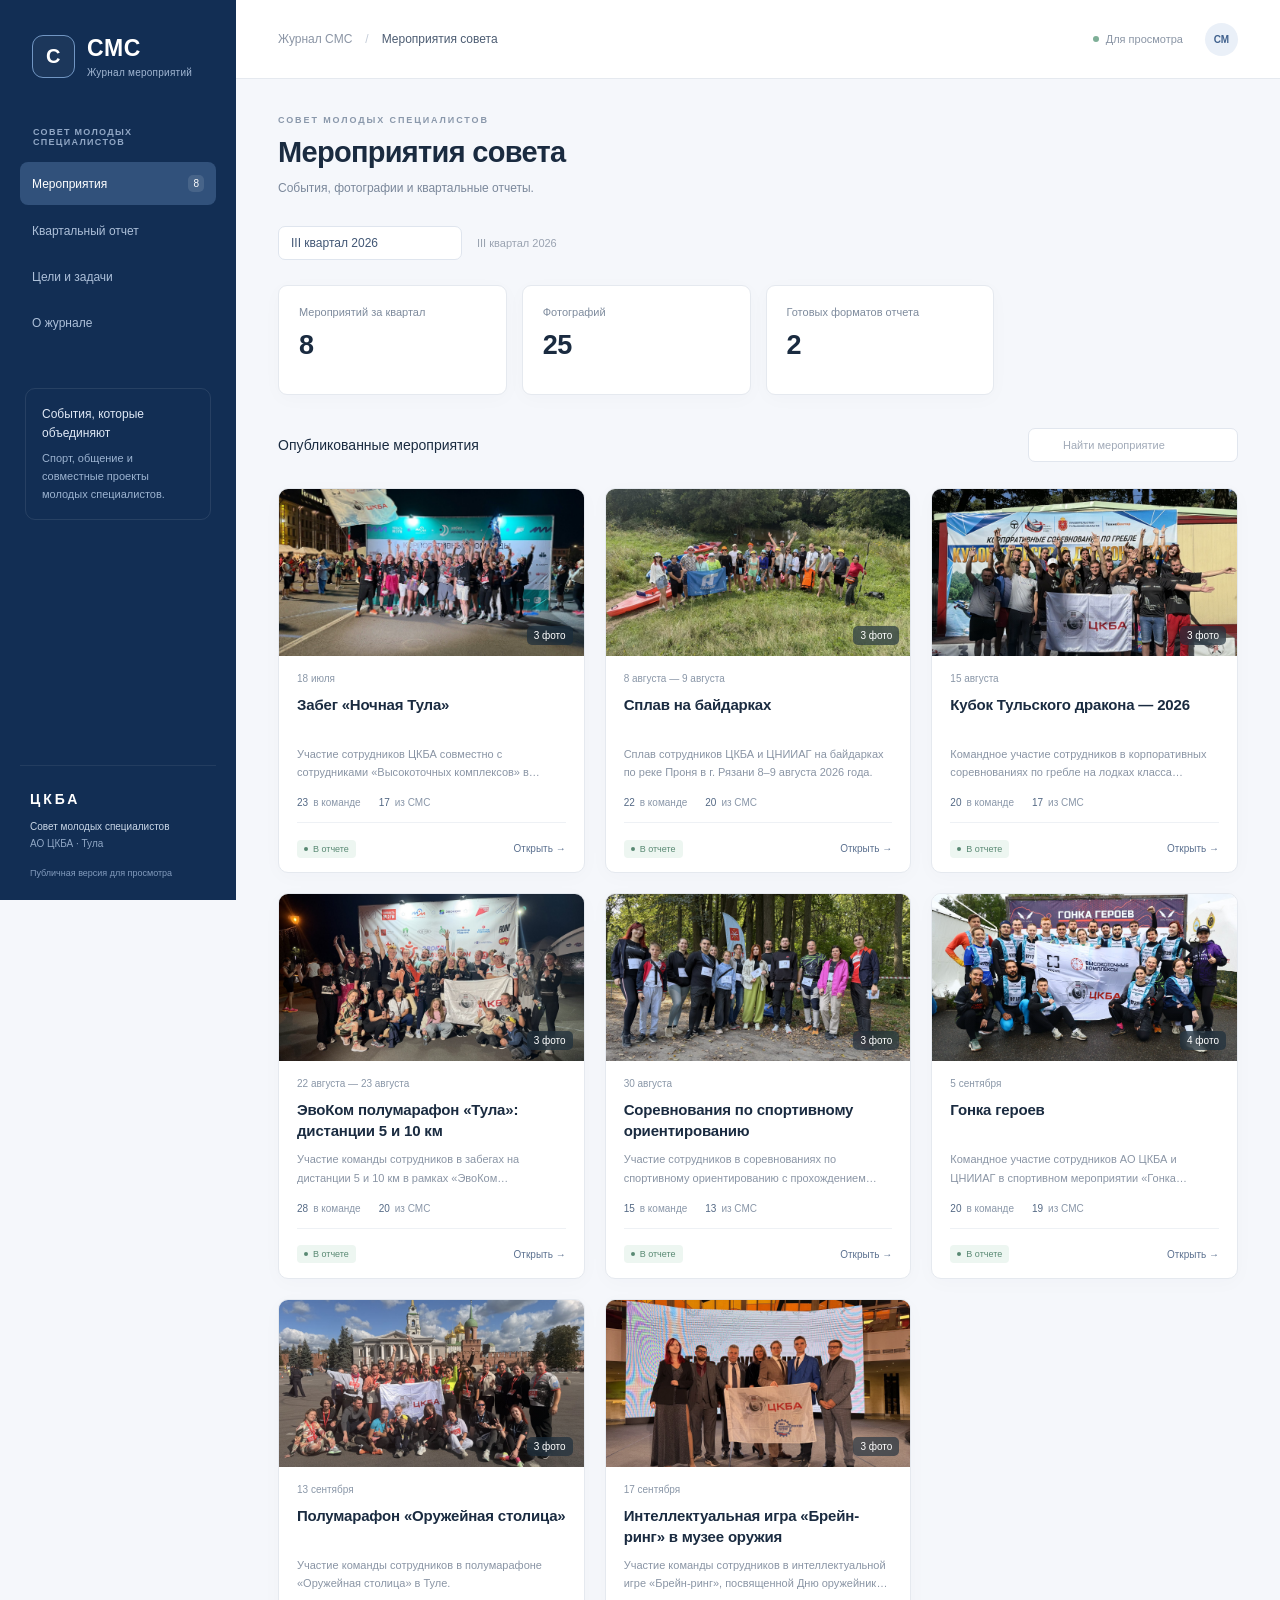
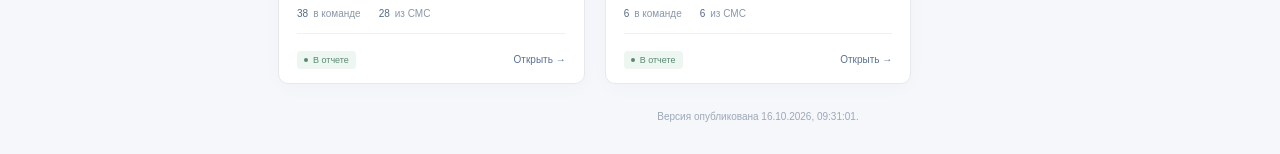
==== site/index.html @ 63ea4902 "Поддержать сайт при публикации Pages из main и исправить проверку путей Windows" ====
<!doctype html>
<html lang="ru">
<head>
  <meta charset="UTF-8">
  <meta name="viewport" content="width=device-width, initial-scale=1">
  <meta name="theme-color" content="#173e71">
  <meta name="description" content="Мероприятия и квартальные отчеты Совета молодых специалистов АО ЦКБА.">
  <title>СМС · Мероприятия и отчеты ЦКБА</title>
  <link rel="stylesheet" href="./style.css">
  <link rel="stylesheet" href="./public.css">
  <script src="./public.js" defer></script>
</head>
<body>
<div class="shell">
  <aside class="sidebar" id="sidebar">
    <a class="brand" href="./"><span class="brand-mark">С</span><span>СМС<span class="brand-sub">Журнал мероприятий</span></span></a>
    <div class="workspace-label">СОВЕТ МОЛОДЫХ СПЕЦИАЛИСТОВ</div>
    <nav class="navigation" aria-label="Основное меню">
      <button class="nav-item active" data-view="events">Мероприятия<span id="nav-count" class="nav-count">—</span></button>
      <button class="nav-item" data-view="report">Квартальный отчет</button>
      <button class="nav-item" data-view="plans">Цели и задачи</button>
      <button class="nav-item" data-view="help">О журнале</button>
    </nav>
    <div class="sidebar-note"><strong>События, которые объединяют</strong><p>Спорт, общение и совместные проекты молодых специалистов.</p></div>
    <div class="sidebar-bottom"><span class="company-symbol">ЦКБА</span><strong>Совет молодых специалистов</strong><span>АО ЦКБА · Тула</span><small>Публичная версия для просмотра</small></div>
  </aside>
  <div class="main-wrap">
    <header class="topbar"><button id="menu-toggle" class="icon-button mobile-only" aria-label="Открыть меню" aria-expanded="false">☰</button><div class="breadcrumb">Журнал СМС <span>/</span><strong id="breadcrumb-current">Мероприятия</strong></div><div class="topbar-right"><span class="connection"><i></i>Для просмотра</span><span class="avatar" aria-hidden="true">СМ</span></div></header>
    <main id="main">
      <div class="page-heading"><div><p class="eyebrow">СОВЕТ МОЛОДЫХ СПЕЦИАЛИСТОВ</p><h1 id="page-title">Мероприятия совета</h1><p id="page-subtitle">События, фотографии и квартальные отчеты.</p></div></div>
      <div class="quarter-bar"><label class="quarter-select"><select id="quarter-select" aria-label="Отчетный квартал"><option>Загрузка…</option></select></label><span id="period-label" class="period-label"></span></div>
      <div id="load-error" class="banner error" role="alert" hidden></div>
      <section id="events-view" class="view"><div class="stats" id="stats"></div><div class="list-toolbar"><p>Опубликованные мероприятия</p><label class="search"><input id="search" type="search" placeholder="Найти мероприятие" aria-label="Поиск мероприятия"></label></div><div id="event-grid" class="event-grid" aria-live="polite"></div></section>
      <section id="report-view" class="view" hidden></section>
      <section id="plans-view" class="view" hidden></section>
      <section id="help-view" class="view" hidden></section>
      <div class="journal-footer" id="publication-note"></div>
    </main>
  </div>
</div>
<dialog id="event-dialog" aria-labelledby="event-title"><div id="event-detail"></div></dialog>
</body>
</html>
---- site/style.css ----
:root{--navy:#173e71;--navy-dark:#122e54;--ink:#1a2b40;--muted:#7a8595;--line:#e5e9ef;--surface:#fff;--bg:#f5f7fb;--blue-soft:#edf3fc;--red:#b64e45;--green:#2b7961;--shadow:0 4px 20px #19365806;font-family:Arial,"Helvetica Neue",sans-serif;color:var(--ink);font-synthesis:none}
*{box-sizing:border-box}body{margin:0;background:var(--bg);font-size:14px}button,input,select,textarea{font:inherit}button,a,input,select,textarea{-webkit-tap-highlight-color:transparent}button{cursor:pointer}button:disabled{cursor:wait;opacity:.65}a{color:inherit}svg{display:block;width:20px;height:20px;flex-shrink:0}button svg{pointer-events:none}[hidden]{display:none!important}button:focus-visible,a:focus-visible{outline:3px solid #8ab3ef;outline-offset:3px}input:focus,textarea:focus,select:focus{outline:2px solid #b5ccef;outline-offset:0;border-color:#6c96d0!important}.shell{display:flex;min-height:100vh}.sidebar{width:236px;position:fixed;inset:0 auto 0 0;background:var(--navy-dark);color:#d6e1ef;padding:35px 20px 22px;display:flex;flex-direction:column;z-index:20}.brand{text-decoration:none;display:flex;align-items:center;gap:12px;margin:0 12px 49px;font-size:23px;font-weight:700;color:#fff;letter-spacing:.6px}.brand-mark{display:grid;place-items:center;font-size:20px;border:1px solid #7196c3;border-radius:11px;width:43px;height:43px;background:#ffffff0b}.brand-sub{display:block;font-size:10px;font-weight:400;letter-spacing:.25px;color:#a2b7d3;margin-top:5px;white-space:nowrap}.workspace-label{font-size:9px;letter-spacing:1.3px;font-weight:600;margin:0 13px 15px;color:#91a7c5}.navigation{display:grid;gap:6px}.nav-item{display:flex;align-items:center;gap:11px;text-align:left;border:0;background:none;color:#adc0d9;border-radius:8px;padding:13px 12px;white-space:nowrap;font-size:12px;transition:.15s}.nav-item:hover{background:#ffffff0b;color:white}.nav-item.active{background:#31517b;color:#fff}.nav-count{margin-left:auto;background:#ffffff1c;border-radius:5px;font-size:10px;padding:3px 5px}.nav-item svg{width:17px;height:17px}.sidebar-note{border:1px solid #ffffff17;border-radius:10px;padding:16px;margin:45px 5px 18px;color:#9cb3d0;font-size:11px;line-height:1.6}.sidebar-note>span{color:#8eacd2;display:block;margin-bottom:9px}.sidebar-note strong{color:#dfe8f5;font-weight:500;font-size:12px}.sidebar-note p{margin:7px 0 0}.sidebar-bottom{margin-top:auto;padding:25px 10px 0;display:flex;flex-direction:column;gap:6px;border-top:1px solid #ffffff12;font-size:10px;color:#90a7c5}.sidebar-bottom strong{font-size:10px;color:#cad7e7;font-weight:500}.sidebar-bottom small{font-size:9px;margin-top:13px;color:#829bbd}.company-symbol{font-size:14px;font-weight:700;letter-spacing:3px;color:white;margin-bottom:8px}.main-wrap{margin-left:236px;min-width:0;width:calc(100% - 236px)}.topbar{height:79px;background:#fff;border-bottom:1px solid var(--line);display:flex;align-items:center;justify-content:space-between;padding:0 42px}.breadcrumb{display:flex;align-items:center;gap:13px;font-size:12px;color:#8b95a5}.breadcrumb strong{font-weight:400;color:#4c5c72}.breadcrumb>span{color:#c4ccd8}.topbar-right{display:flex;align-items:center;gap:22px}.connection{font-size:11px;color:#8a95a5;display:flex;align-items:center;gap:7px}.connection i{width:6px;height:6px;border-radius:50%;background:#7eaf97}.avatar{display:grid;place-items:center;width:33px;height:33px;background:#eaf0f8;border-radius:50%;color:#40618d;font-size:10px;font-weight:700}main{padding:36px 42px 32px;max-width:1670px;margin:auto}.page-heading{display:flex;justify-content:space-between;align-items:center;gap:20px;margin-bottom:28px}.eyebrow{font-size:9px;letter-spacing:1.9px;color:#8a98ab;margin:0 0 11px;font-weight:700}h1{font-size:29px;letter-spacing:-.7px;margin:0 0 10px;font-weight:600}.page-heading p:last-child{margin:0;color:#7b889b;font-size:12px;line-height:1.6}.button{border:1px solid transparent;border-radius:7px;padding:11px 16px;display:inline-flex;align-items:center;justify-content:center;gap:8px;text-decoration:none;white-space:nowrap;font-size:12px;font-weight:500;transition:background .15s,transform .15s}.button svg{width:17px;height:17px}.primary{background:var(--navy);color:#fff;box-shadow:0 3px 7px #173e7112}.primary:hover{background:#245189}.secondary{background:#fff;border-color:#dce2eb;color:#465870}.secondary:hover{background:#f3f6fa}.text-button{display:inline-flex;align-items:center;gap:7px;border:0;background:none;color:#657990;padding:5px 0;font-size:11px;text-decoration:none}.text-button svg{width:15px;height:15px}.text-button:hover{color:var(--navy)}.text-button.danger{color:#ae6259}.quarter-bar{display:flex;align-items:center;gap:15px;margin-bottom:25px}.quarter-select{display:flex;align-items:center;gap:9px;position:relative;background:#fff;border:1px solid #dfe5ee;border-radius:7px;padding:9px 12px;color:#4d6381;min-width:184px}.quarter-select svg{width:16px;height:16px}.quarter-select select{appearance:none;border:0;background:transparent;outline:none!important;font-weight:500;font-size:12px;width:100%;cursor:pointer;padding-right:15px;color:#425775}.quarter-select>span:last-child{pointer-events:none;position:absolute;right:11px;color:#8997aa}.quarter-select>span:last-child svg{width:13px}.quarter-bar>.text-button{margin-left:auto}.period-label{font-size:11px;color:#9aa3b1}.stats{display:grid;grid-template-columns:repeat(4,minmax(0,1fr));gap:15px;margin-bottom:28px}.stat{padding:20px 20px 19px;border:1px solid var(--line);background:white;border-radius:9px;box-shadow:var(--shadow);min-height:110px}.stat-top{display:flex;align-items:center;justify-content:space-between;color:#7e8b9d;font-size:11px;margin-bottom:14px}.stat-icon{display:grid;place-items:center;border-radius:6px;width:29px;height:29px;background:#f0f4fa;color:#839ab8}.stat-icon svg{width:16px;height:16px}.stat-value{font-size:27px;line-height:1;font-weight:600;letter-spacing:-.5px}.stat-value small{font-weight:400;letter-spacing:0;font-size:10px;color:#9ba5b4;margin-left:8px}.stat.attention .stat-icon{background:#fff5e9;color:#c29359}.stat.attention .stat-value{color:#b4824b}.stat.ready .stat-icon{background:#edf6f1;color:#6c9c85}.stat.ready .stat-value{color:var(--green)}.loading-stat{grid-column:1/-1;color:var(--muted)}.list-toolbar{display:flex;align-items:center;justify-content:space-between;gap:15px;margin-bottom:21px}.tabs{display:flex;gap:18px;align-items:center;flex-wrap:wrap}.tab{display:flex;align-items:center;gap:6px;background:none;padding:9px 0 11px;border:0;border-bottom:2px solid transparent;font-size:11px;color:#8792a3}.tab.active{color:#2d4e7b;border-color:#315b94}.tab>span{background:#e8eef7;border-radius:4px;font-size:9px;min-width:16px;padding:2px 4px}.search{position:relative;display:flex;align-items:center;min-width:185px;width:210px}.search svg{position:absolute;width:15px;left:12px;color:#a0adbe;pointer-events:none}.search input{width:100%;font-size:11px;padding:10px 10px 10px 34px;border:1px solid #e1e6ee;border-radius:7px;background:#fff;color:var(--ink)}input::placeholder,textarea::placeholder{color:#a1aab8}.event-grid{display:grid;grid-template-columns:repeat(3,minmax(0,1fr));gap:20px}.event-card{background:white;border:1px solid var(--line);border-radius:10px;overflow:hidden;box-shadow:var(--shadow);transition:box-shadow .2s,transform .2s}.event-card:hover{box-shadow:0 8px 22px #1936580c;transform:translateY(-2px)}.card-image{height:167px;background:#e9eef5;position:relative;overflow:hidden}.card-image img{width:100%;height:100%;object-fit:cover;display:block}.card-image:after{content:"";position:absolute;inset:60% 0 0;background:linear-gradient(transparent,#122d4e1f);pointer-events:none}.no-photo{height:100%;display:flex;flex-direction:column;justify-content:center;align-items:center;gap:10px;color:#8c9db4;font-size:11px}.no-photo svg{width:30px;height:30px;stroke-width:1.3}.photo-badge{position:absolute;bottom:11px;right:11px;display:flex;align-items:center;gap:5px;background:#172a3b9e;backdrop-filter:blur(5px);border-radius:5px;padding:4px 7px;color:#fff;font-size:10px;z-index:1}.photo-badge svg{width:12px;height:12px}.card-body{padding:17px 18px 14px}.card-date{font-size:10px;color:#8a97a8;display:flex;align-items:center;gap:6px;margin-bottom:10px}.card-date svg{width:13px;height:13px}.card-body h2{font-size:15px;line-height:1.4;font-weight:600;letter-spacing:-.18px;margin:0 0 9px;min-height:42px}.card-description{font-size:11px;line-height:1.65;color:#8a95a5;margin:0;display:-webkit-box;-webkit-line-clamp:2;-webkit-box-orient:vertical;overflow:hidden;min-height:36px}.card-counts{display:flex;gap:18px;margin:16px 0;padding-bottom:14px;border-bottom:1px solid #eef1f5;color:#8a97a9;font-size:10px}.card-counts>div{display:flex;align-items:center;gap:5px}.card-counts svg{width:14px;height:14px;color:#93a2b6}.card-counts strong{color:#546985;font-weight:500}.card-bottom{display:flex;align-items:center;justify-content:space-between;gap:8px}.status{display:inline-flex;align-items:center;gap:5px;padding:4px 7px;border-radius:4px;font-size:9px;white-space:nowrap}.status:before{content:"";width:4px;height:4px;border-radius:50%;background:currentColor}.status.green{background:#edf6f1;color:#598973}.status.amber{background:#fcf4e9;color:#b28652}.status.gray{background:#eff2f6;color:#8995a4}.open-card{background:none;border:0;padding:4px 0 4px 8px;display:flex;align-items:center;gap:5px;font-size:10px;color:#5c7190}.open-card svg{width:13px;height:13px}.journal-footer{display:flex;align-items:center;justify-content:center;gap:7px;color:#9da8b6;font-size:10px;margin-top:27px}.journal-footer svg{width:13px;height:13px}.empty{grid-column:1/-1;background:#fff;border:1px dashed #dce4ef;border-radius:10px;padding:65px 20px;text-align:center;color:#7c8da4}.empty-icon{display:flex;justify-content:center;color:#a4b4c9;margin-bottom:15px}.empty-icon svg{width:35px;height:35px}.empty h2{font-size:18px;color:#47617f;font-weight:500}.empty p{font-size:12px;line-height:1.7}.empty .button{margin-top:10px}.banner{padding:13px 16px;border-radius:7px;line-height:1.6;font-size:12px;margin:0 0 20px}.banner.error{color:#a74f49;background:#fdf0ee;border:1px solid #f5d7d2}.banner.info{background:#edf3fb;color:#5c7596;border:1px solid #dce7f5}.panel{background:white;border:1px solid var(--line);border-radius:11px;padding:26px;margin-bottom:20px}.panel h2{font-weight:500;font-size:21px;margin:0 0 12px;letter-spacing:-.3px}.panel p{font-size:12px;color:#7e8ca0;line-height:1.8}.report-hero{display:flex;justify-content:space-between;align-items:center;gap:25px;padding:31px}.report-hero>div:first-child{max-width:560px}.report-icon{display:grid;place-items:center;border-radius:12px;width:80px;height:100px;background:#edf3fc;color:#6e8db9;border:1px solid #dce7f6}.report-icon svg{width:34px;height:34px}.button-row{display:flex;gap:10px;flex-wrap:wrap;margin-top:22px}.report-list{list-style:none;display:grid;gap:0;padding:0;margin:17px 0 0}.report-list li{padding:13px 0;border-bottom:1px solid #edf0f5;display:flex;align-items:center;gap:12px;font-size:12px}.report-list li:last-child{border:0}.report-list .order-number{width:24px;height:24px;border-radius:5px;display:grid;place-items:center;background:#edf3fb;color:#8298b5;font-size:10px}.report-list .status{margin-left:auto}.muted-note{color:#8a97a9!important;font-size:11px!important}.plan-grid{display:grid;grid-template-columns:repeat(2,minmax(0,1fr));gap:18px}.plan-card .plan-number{width:30px;height:30px;display:grid;place-items:center;background:#edf3fb;color:#6988b3;border-radius:6px;font-size:11px;margin-bottom:18px}.plan-card h2{font-size:18px;line-height:1.5}.plan-card .task{border-top:1px solid #e9eef5;padding-top:15px;margin-top:18px}.help-grid{display:grid;grid-template-columns:repeat(3,minmax(0,1fr));gap:18px}.help-grid h2{font-size:17px;line-height:1.5}.help-grid .help-number{font-size:11px;color:#6f92bc;letter-spacing:2px;margin-bottom:20px}.help-grid p{font-size:12px}.icon-button{width:32px;height:32px;display:grid;place-items:center;background:none;border:0;border-radius:6px;color:#8393a9;padding:5px}.icon-button:hover{background:#edf2f8}.mobile-only{display:none}dialog{padding:0;border:1px solid #e5eaf2;border-radius:13px;width:min(1110px,94vw);max-height:93vh;color:var(--ink);box-shadow:0 25px 100px #0a234744}dialog::backdrop{background:#152e4f77;backdrop-filter:blur(3px)}.dialog-heading{padding:25px 30px 20px;display:flex;align-items:flex-start;justify-content:space-between;border-bottom:1px solid var(--line)}.dialog-heading h2{font-size:24px;font-weight:500;letter-spacing:-.4px;margin:0 0 8px}.dialog-heading p:last-child{font-size:11px;color:#8a97a9;margin:0}.dialog-heading .eyebrow{font-size:8px;margin-bottom:9px}.form-layout{display:grid;grid-template-columns:minmax(0,1.3fr) minmax(0,1fr)}.form-fields{padding:5px 30px 25px}.form-section{padding-top:23px}.form-section h3,.photo-panel h3{display:flex;gap:10px;align-items:center;font-size:14px;font-weight:500;margin:0 0 20px}.form-section h3>span,.photo-panel h3>span:first-child{font-size:9px;color:#8297b6;background:#eff3fa;padding:4px 6px;border-radius:4px}.field{display:block;color:#62758f;font-size:11px;font-weight:500;margin-bottom:16px}.field input,.field select,.field textarea{display:block;width:100%;border:1px solid #dfe5ee;border-radius:6px;background:#fff;color:#2e435f;padding:10px 11px;line-height:1.4;font-size:12px;margin-top:7px;min-width:0}.field textarea{resize:vertical;min-height:60px}.field input[type=number]{appearance:textfield}.field input[type=number]::-webkit-inner-spin-button{appearance:none}.field-row{display:grid;grid-template-columns:1fr 1fr;gap:13px}.field .field-row{gap:10px}.field small{display:block;color:#98a4b4;font-size:10px;font-weight:400;line-height:1.6;margin-top:6px}.required{color:#c28679}.field-hint{font-size:10px;line-height:1.7;color:#8a9bb0;margin:-10px 0 15px}.checkbox-field{display:flex;gap:10px;align-items:flex-start;margin:20px 0 0;font-size:11px;color:#5b7190}.checkbox-field input{accent-color:var(--navy);margin:2px 0 0;width:14px;height:14px}.checkbox-field small{display:block;font-size:10px;font-weight:400;color:#96a3b5;margin-top:5px}.checkbox-field strong{font-weight:500}.photo-panel{border-left:1px solid var(--line);background:#fafbfd;padding:28px 25px;min-width:0}.photo-panel h3{margin-bottom:12px}.photo-counter{margin-left:auto!important;color:#8f9db0;font-size:10px}.photo-panel>p{font-size:11px;color:#8c9aaf;line-height:1.7}.dropzone{display:flex;align-items:center;flex-direction:column;justify-content:center;text-align:center;border:1.5px dashed #c9d6e8;border-radius:8px;padding:24px 10px;background:#f3f6fb;cursor:pointer;margin:20px 0;color:#8a9bb2;gap:7px;transition:.2s}.dropzone:hover,.dropzone.dragover{background:#eaf1fb;border-color:#86a8d4}.dropzone input{position:absolute;width:1px;height:1px;opacity:0;overflow:hidden}.dropzone:focus-within{outline:2px solid #9dbbe2}.upload-icon{display:grid;place-items:center;width:35px;height:35px;border-radius:8px;background:#e7eef9;color:#7595bd;margin-bottom:5px}.upload-icon svg{width:20px;height:20px}.dropzone strong{font-size:11px;color:#68819f;font-weight:500}.dropzone>span:not(.upload-icon){font-size:10px}.dropzone u{text-decoration:none;color:#4f76a8}.dropzone small{font-size:9px;margin-top:3px;color:#9facc0}.photo-list{display:grid;gap:12px}.photo-item{background:white;border:1px solid #e1e7ef;border-radius:7px;overflow:hidden;position:relative}.photo-item img{width:100%;height:140px;object-fit:cover;display:block}.photo-item label{display:flex;align-items:center;gap:7px;font-size:10px;color:#7088a7;padding:10px;cursor:pointer}.photo-item input{accent-color:var(--navy);margin:0}.photo-item.selected{border-color:#7b9dca;box-shadow:0 0 0 1px #7b9dca}.photo-item.selected label{background:#f1f6fd;color:#3f6596}.photo-remove{position:absolute;top:7px;right:7px;border:0;background:#ffffffdf;backdrop-filter:blur(4px);border-radius:5px;color:#6c7d93;width:25px;height:25px;display:grid;place-items:center}.photo-remove svg{width:14px;height:14px}.photo-name{position:absolute;left:8px;top:9px;border-radius:4px;background:#10284678;color:#fff;font-size:8px;padding:4px 6px;max-width:70%;overflow:hidden;text-overflow:ellipsis;white-space:nowrap}.photo-hint{display:flex;gap:8px;font-size:10px!important;margin-top:18px}.photo-hint svg{width:15px;height:15px;margin-top:2px}.dialog-footer{position:sticky;bottom:0;display:flex;align-items:center;justify-content:flex-end;gap:10px;padding:16px 30px;background:#fff;border-top:1px solid var(--line);z-index:2}.dialog-footer .danger{margin-right:auto}.dialog-footer .save-status{color:#8d9db2;font-size:10px;margin-right:8px}.dialog-footer~.banner{margin:0}.dialog-heading~.banner,#form-error{margin:0 25px 15px}.toast{position:fixed;bottom:26px;left:calc(50% + 118px);transform:translateX(-50%);background:#173e71;color:#fff;border-radius:9px;padding:14px 20px;font-size:12px;max-width:90vw;box-shadow:0 8px 30px #13315433;z-index:100;line-height:1.5}.toast.error{background:#9e4d46}
@media(min-width:1550px){.card-image{height:205px}.card-body h2{font-size:17px}.card-description{font-size:12px}.card-body{padding:20px}.sidebar{width:250px}.main-wrap{margin-left:250px;width:calc(100% - 250px)}}
@media(max-width:1250px){main{padding:30px}.topbar{padding:0 30px}.sidebar{width:215px;padding-left:15px;padding-right:15px}.main-wrap{margin-left:215px;width:calc(100% - 215px)}.tabs{gap:12px}.tab{font-size:10px}.search{width:175px;min-width:160px}.event-grid{gap:15px}.card-body{padding:15px}.card-counts{gap:10px}.list-toolbar{align-items:flex-start}.stats{gap:12px}.stat{padding:17px 15px}.stat-top{font-size:10px}.period-label{font-size:10px}.card-image{height:150px}}
@media(max-width:1050px){.event-grid{grid-template-columns:repeat(2,minmax(0,1fr))}.card-image{height:190px}.page-heading{align-items:flex-start}.page-heading>.button{margin-top:10px}h1{font-size:25px}.page-heading p:last-child{max-width:350px;font-size:11px}.stats{grid-template-columns:repeat(2,minmax(0,1fr))}.stat{min-height:96px}.stat-top{margin-bottom:10px}.list-toolbar{flex-wrap:wrap}.search{width:100%}.plan-grid,.help-grid{grid-template-columns:1fr}.form-layout{grid-template-columns:1.2fr 1fr}.photo-panel{padding:25px 18px}.form-fields{padding:5px 22px 25px}.dialog-heading,.dialog-footer{padding-left:22px;padding-right:22px}}
@media(max-width:760px){.sidebar{transform:translateX(-100%);transition:transform .2s;width:236px;box-shadow:15px 0 50px #10254222}.sidebar.open{transform:translateX(0)}.main-wrap{margin-left:0;width:100%}.topbar{height:62px;padding:0 20px;gap:12px}.topbar-right{margin-left:auto}.topbar .connection{display:none}.breadcrumb{font-size:11px;gap:8px}.mobile-only{display:grid}.avatar{width:29px;height:29px;font-size:9px}main{padding:28px 20px}.page-heading{gap:12px}.page-heading h1{font-size:24px;line-height:1.2;letter-spacing:-.7px}.page-heading .eyebrow{font-size:8px;letter-spacing:1.2px}.page-heading>.button{font-size:0;padding:11px;margin-top:15px}.page-heading>.button svg{width:19px;height:19px}.quarter-bar{flex-wrap:wrap;gap:10px}.period-label{display:none}.quarter-select{min-width:176px}.quarter-bar>.text-button{font-size:10px}.stats{gap:11px}.stat{padding:15px}.stat-top{font-size:10px}.stat-value{font-size:25px}.stat-value small{font-size:9px}.tabs{gap:14px}.tab{font-size:10px}.event-grid{gap:14px}.card-image{height:150px}.card-body{padding:14px}.card-body h2{font-size:14px;min-height:40px}.card-counts{gap:8px;flex-wrap:wrap;margin:12px 0;font-size:9px}.card-date{font-size:9px}.card-description{font-size:10px;min-height:33px}.status{font-size:8px}.open-card{font-size:9px}.card-bottom{gap:3px}.photo-badge{font-size:9px;padding:4px 5px;right:8px;bottom:8px}.journal-footer{align-items:flex-start;font-size:9px;text-align:center;line-height:1.6}.journal-footer svg{flex-shrink:0;margin-top:2px}.panel{padding:22px}.report-hero{align-items:flex-start}.report-hero h2{font-size:20px}.report-icon{width:48px;height:62px;flex-shrink:0}.report-icon svg{width:25px}.report-list li{font-size:11px;align-items:flex-start}.report-list .status{margin-top:4px}.report-list .order-number{flex-shrink:0}.button-row .button{font-size:11px;padding:11px 13px}dialog{width:100vw;max-width:100vw;max-height:100dvh;height:100dvh;min-height:100dvh;border-radius:0;border:0}.dialog-heading{padding:22px 20px 19px}.dialog-heading h2{font-size:22px}.dialog-heading p:last-child{font-size:10px}.form-layout{display:block}.form-fields{padding:0 20px 23px}.photo-panel{border-left:0;border-top:1px solid var(--line);padding:23px 20px}.photo-list{grid-template-columns:repeat(2,minmax(0,1fr))}.photo-item img{height:125px}.photo-item label{font-size:9px}.dialog-footer{padding:13px 20px}.dialog-footer .button{font-size:11px;padding:10px 12px}.dialog-footer .save-status{font-size:9px}.toast{left:50%;width:max-content;max-width:calc(100vw - 30px);font-size:11px;text-align:center}.sidebar-note{margin-top:35px}}
@media(max-width:440px){.event-grid{grid-template-columns:1fr}.card-image{height:205px}.card-body{padding:18px}.card-body h2{min-height:0;font-size:16px}.card-description{font-size:11px}.card-counts{font-size:10px;gap:20px}.status{font-size:9px}.open-card{font-size:10px}.card-bottom{padding-top:1px}.page-heading p:last-child{font-size:10px}.quarter-select{min-width:165px}.tabs{gap:11px}.photo-list{grid-template-columns:1fr}.photo-item img{height:170px}.dialog-footer .danger{font-size:0}.dialog-footer .danger svg{width:18px;height:18px}.stat-value small{margin-left:5px}.breadcrumb{font-size:10px}}
@media(prefers-reduced-motion:reduce){*{scroll-behavior:auto!important;transition:none!important}}
.report-update-prompt{display:flex;align-items:center;justify-content:space-between;gap:20px}.report-update-prompt p{margin:5px 0 0;font-size:12px;line-height:1.6}.report-update-prompt .button{flex-shrink:0}.build-progress{display:flex;align-items:center;gap:10px;color:var(--blue);font-size:12px;line-height:1.7}.build-progress svg{width:19px;height:19px;flex-shrink:0;animation:report-spin 2s linear infinite}.button[disabled]{opacity:.65;cursor:wait}@keyframes report-spin{to{transform:rotate(360deg)}}@media(max-width:760px){.report-update-prompt{align-items:flex-start;flex-direction:column;gap:12px}.build-progress{align-items:flex-start}}@media(prefers-reduced-motion:reduce){.build-progress svg{animation:none}}
.quarter-actions{display:flex;align-items:center;gap:15px;margin-left:auto}.quarter-actions .button{font-size:11px;padding:10px 14px}.quarter-actions .text-button{font-size:11px}@media(max-width:1050px){.quarter-bar{flex-wrap:wrap}.quarter-actions{flex-wrap:wrap}}@media(max-width:760px){.quarter-actions{width:100%;margin-left:0;justify-content:space-between;gap:10px}.quarter-actions .button{font-size:10px}.quarter-actions .text-button{font-size:10px}}
---- site/public.css ----
.public-detail{padding:30px}.public-detail h2{padding-right:35px}.public-detail p{line-height:1.8;white-space:pre-line;overflow-wrap:anywhere}.public-detail dl{display:grid;grid-template-columns:150px 1fr;gap:12px;font-size:14px}.public-detail dt{color:var(--muted)}.public-detail dd{margin:0;overflow-wrap:anywhere}.public-gallery{display:grid;grid-template-columns:repeat(2,minmax(0,1fr));gap:15px;margin-top:25px}.public-gallery img{display:block;width:100%;height:260px;object-fit:contain;background:#f1f5fa;border-radius:10px}.public-gallery a:first-child{grid-column:1/-1}.public-gallery a:first-child img{height:400px}.public-close{float:right}.public-note{line-height:1.8}.quarter-select select{width:100%}.report-list li{gap:15px}.report-list a{color:inherit}.download-note{font-size:12px;color:var(--muted);line-height:1.8}@media(max-width:760px){.public-detail{padding:22px 20px}.public-detail dl{grid-template-columns:1fr;gap:7px}.public-detail dd{margin-bottom:12px}.public-gallery{grid-template-columns:1fr}.public-gallery a:first-child img,.public-gallery img{height:auto;max-height:450px}.quarter-select{min-width:200px}}
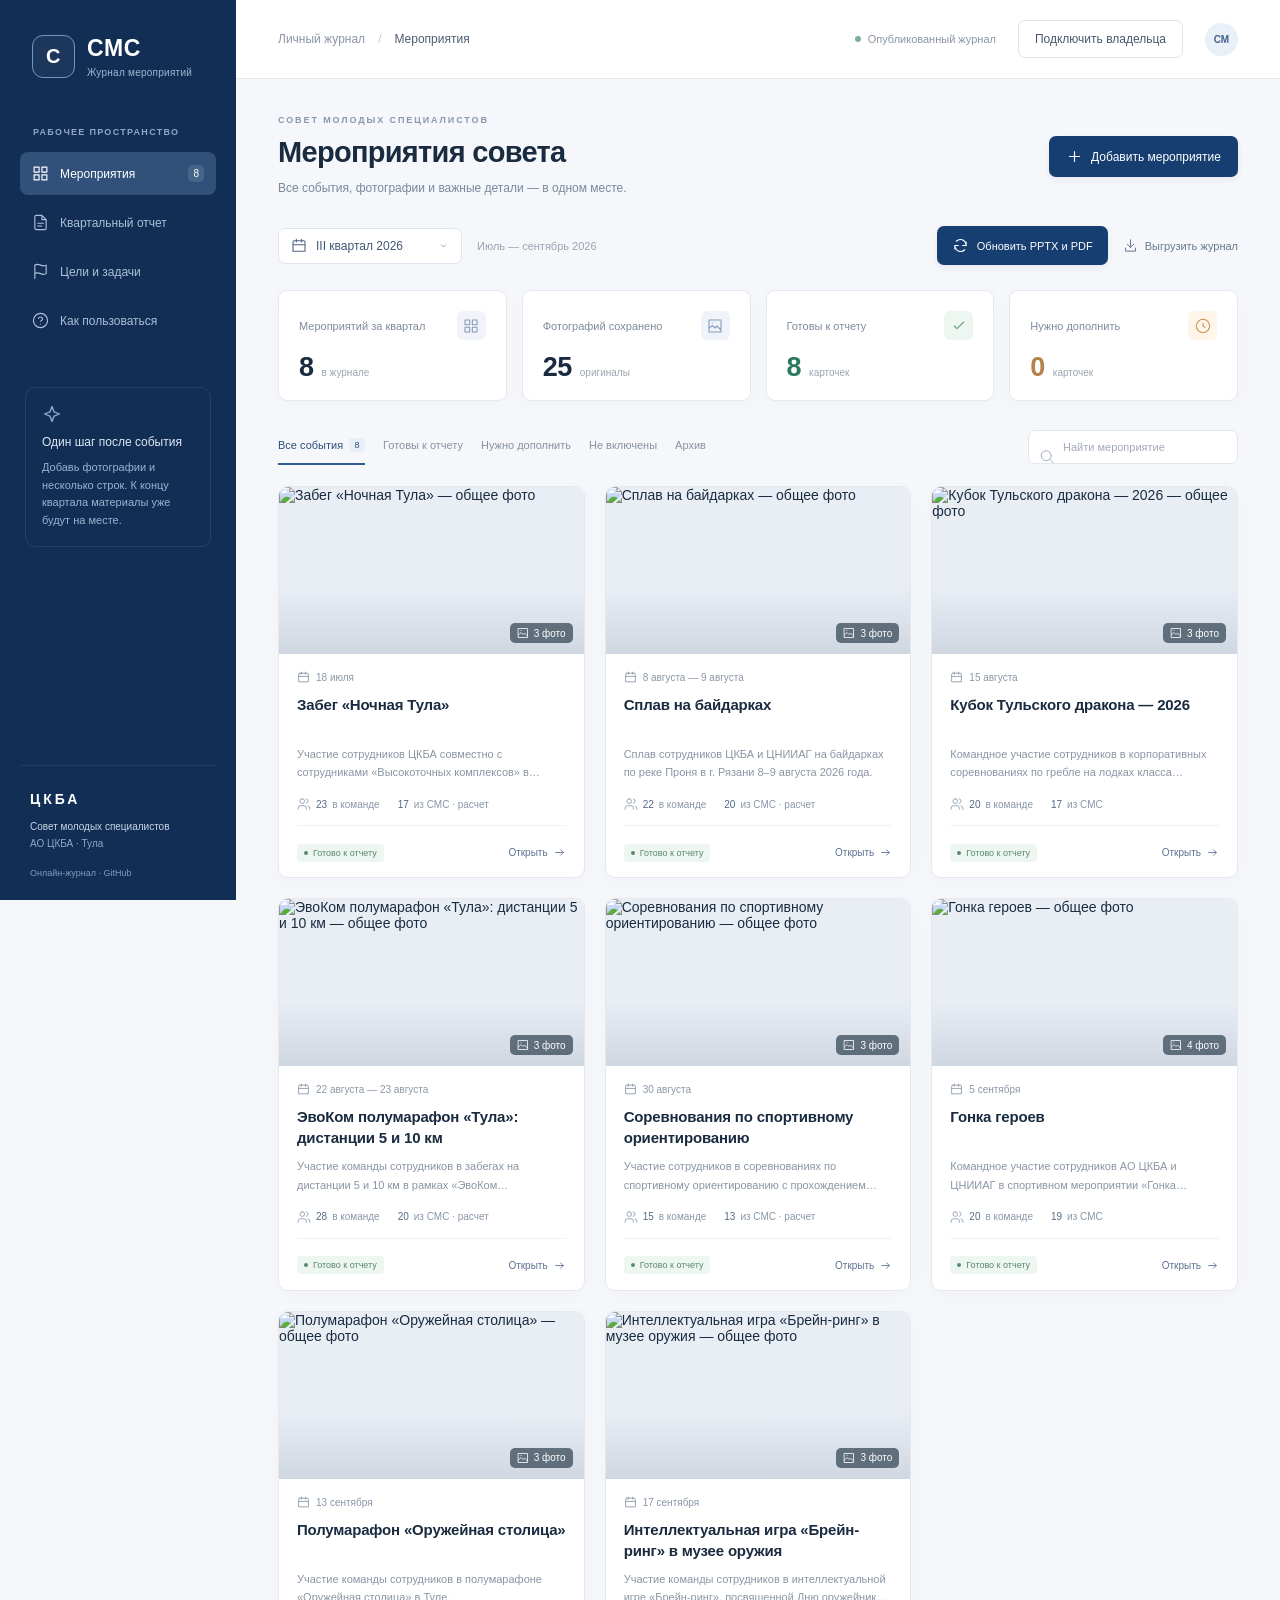
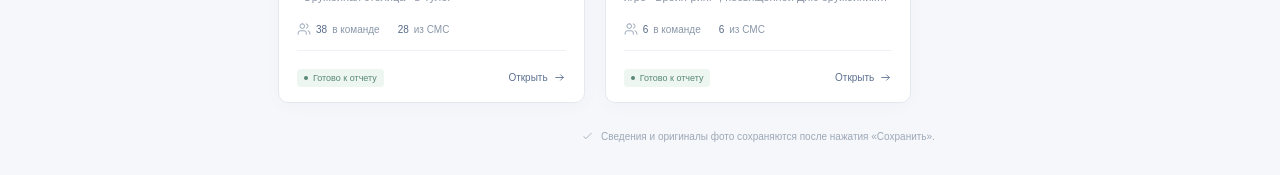
==== commit 490ae71f: "Enable owner editing and cloud report generation on GitHub Pages" ====
--- a/site/index.html
+++ b/site/index.html
@@ -4,40 +4,95 @@
   <meta charset="UTF-8">
   <meta name="viewport" content="width=device-width, initial-scale=1">
   <meta name="theme-color" content="#173e71">
-  <meta name="description" content="Мероприятия и квартальные отчеты Совета молодых специалистов АО ЦКБА.">
-  <title>СМС · Мероприятия и отчеты ЦКБА</title>
-  <link rel="stylesheet" href="./style.css">
-  <link rel="stylesheet" href="./public.css">
-  <script src="./public.js" defer></script>
+  <title>СМС · Журнал мероприятий ЦКБА</title>
+  <meta name="description" content="Личный журнал мероприятий Совета молодых специалистов АО ЦКБА: фотографии, участники и квартальные отчеты.">
+  <link rel="stylesheet" href="./style.css?v=20261016-2">
+  <link rel="stylesheet" href="online.css?v=20261016-2">
+  <script src="online.js?v=20261016-2" defer></script>
+  <script src="./app.js?v=20261016-2" defer></script>
 </head>
 <body>
-<div class="shell">
-  <aside class="sidebar" id="sidebar">
-    <a class="brand" href="./"><span class="brand-mark">С</span><span>СМС<span class="brand-sub">Журнал мероприятий</span></span></a>
-    <div class="workspace-label">СОВЕТ МОЛОДЫХ СПЕЦИАЛИСТОВ</div>
-    <nav class="navigation" aria-label="Основное меню">
-      <button class="nav-item active" data-view="events">Мероприятия<span id="nav-count" class="nav-count">—</span></button>
-      <button class="nav-item" data-view="report">Квартальный отчет</button>
-      <button class="nav-item" data-view="plans">Цели и задачи</button>
-      <button class="nav-item" data-view="help">О журнале</button>
-    </nav>
-    <div class="sidebar-note"><strong>События, которые объединяют</strong><p>Спорт, общение и совместные проекты молодых специалистов.</p></div>
-    <div class="sidebar-bottom"><span class="company-symbol">ЦКБА</span><strong>Совет молодых специалистов</strong><span>АО ЦКБА · Тула</span><small>Публичная версия для просмотра</small></div>
-  </aside>
-  <div class="main-wrap">
-    <header class="topbar"><button id="menu-toggle" class="icon-button mobile-only" aria-label="Открыть меню" aria-expanded="false">☰</button><div class="breadcrumb">Журнал СМС <span>/</span><strong id="breadcrumb-current">Мероприятия</strong></div><div class="topbar-right"><span class="connection"><i></i>Для просмотра</span><span class="avatar" aria-hidden="true">СМ</span></div></header>
-    <main id="main">
-      <div class="page-heading"><div><p class="eyebrow">СОВЕТ МОЛОДЫХ СПЕЦИАЛИСТОВ</p><h1 id="page-title">Мероприятия совета</h1><p id="page-subtitle">События, фотографии и квартальные отчеты.</p></div></div>
-      <div class="quarter-bar"><label class="quarter-select"><select id="quarter-select" aria-label="Отчетный квартал"><option>Загрузка…</option></select></label><span id="period-label" class="period-label"></span></div>
-      <div id="load-error" class="banner error" role="alert" hidden></div>
-      <section id="events-view" class="view"><div class="stats" id="stats"></div><div class="list-toolbar"><p>Опубликованные мероприятия</p><label class="search"><input id="search" type="search" placeholder="Найти мероприятие" aria-label="Поиск мероприятия"></label></div><div id="event-grid" class="event-grid" aria-live="polite"></div></section>
-      <section id="report-view" class="view" hidden></section>
-      <section id="plans-view" class="view" hidden></section>
-      <section id="help-view" class="view" hidden></section>
-      <div class="journal-footer" id="publication-note"></div>
-    </main>
+  <div class="shell">
+    <aside class="sidebar" id="sidebar">
+      <a class="brand" href="./" aria-label="Главная страница журнала"><span class="brand-mark">С</span><span>СМС<span class="brand-sub">Журнал мероприятий</span></span></a>
+      <div class="workspace-label">РАБОЧЕЕ ПРОСТРАНСТВО</div>
+      <nav class="navigation" aria-label="Основное меню">
+        <button class="nav-item active" data-view="events"><span data-icon="grid"></span>Мероприятия<span id="nav-count" class="nav-count">—</span></button>
+        <button class="nav-item" data-view="report"><span data-icon="report"></span>Квартальный отчет</button>
+        <button class="nav-item" data-view="plans"><span data-icon="flag"></span>Цели и задачи</button>
+        <button class="nav-item" data-view="help"><span data-icon="help"></span>Как пользоваться</button>
+      </nav>
+      <div class="sidebar-note"><span data-icon="spark"></span><strong>Один шаг после события</strong><p>Добавь фотографии и несколько строк. К концу квартала материалы уже будут на месте.</p></div>
+      <div class="sidebar-bottom"><span class="company-symbol">ЦКБА</span><strong>Совет молодых специалистов</strong><span>АО ЦКБА · Тула</span><small>Онлайн-журнал · GitHub</small></div>
+    </aside>
+    <div class="main-wrap">
+      <header class="topbar">
+        <button id="menu-toggle" class="icon-button mobile-only" aria-label="Открыть меню"><span data-icon="menu"></span></button>
+        <div class="breadcrumb">Личный журнал <span>/</span> <strong id="breadcrumb-current">Мероприятия</strong></div>
+        <div class="topbar-right"><span class="connection" id="connection"><i></i>На этом компьютере</span><button id="owner-connect" class="button secondary">Подключить владельца</button><span class="avatar" aria-hidden="true">СМ</span></div>
+      </header>
+      <main id="main" tabindex="-1">
+        <div class="page-heading"><div><p class="eyebrow">СОВЕТ МОЛОДЫХ СПЕЦИАЛИСТОВ</p><h1 id="page-title">Мероприятия совета</h1><p id="page-subtitle">Все события, фотографии и важные детали — в одном месте.</p></div><button class="button primary" id="add-event"><span data-icon="plus"></span>Добавить мероприятие</button></div>
+        <div class="quarter-bar"><label class="quarter-select"><span data-icon="calendar"></span><select id="quarter-select" aria-label="Отчетный квартал"><option>Загрузка…</option></select><span data-icon="chevron"></span></label><span class="period-label" id="period-label"></span><div class="quarter-actions"><button class="button primary" id="update-report" data-report-update disabled><span data-icon="refresh"></span>Обновить PPTX и PDF</button><button class="text-button" id="export-button"><span data-icon="download"></span>Выгрузить журнал</button></div></div>
+        <div id="load-error" class="banner error" role="alert" hidden></div>
+        <div id="report-update-prompt" class="banner info report-update-prompt" role="status" hidden></div>
+        <section id="events-view" class="view">
+          <div class="stats" id="stats"><div class="stat loading-stat">Загружаем журнал…</div></div>
+          <div class="list-toolbar"><div class="tabs" role="group" aria-label="Фильтр мероприятий"><button class="tab active" data-filter="all">Все события <span id="tab-all">0</span></button><button class="tab" data-filter="ready">Готовы к отчету</button><button class="tab" data-filter="attention">Нужно дополнить</button><button class="tab" data-filter="excluded">Не включены</button><button class="tab" data-filter="archived">Архив</button></div><label class="search"><span data-icon="search"></span><input id="search" type="search" placeholder="Найти мероприятие" aria-label="Поиск мероприятия"></label></div>
+          <div class="event-grid" id="event-grid" aria-live="polite"></div>
+          <div class="journal-footer"><span data-icon="check"></span><span>Сведения и оригиналы фото сохраняются после нажатия «Сохранить».</span></div>
+        </section>
+        <section id="report-view" class="view" hidden></section>
+        <section id="plans-view" class="view" hidden></section>
+        <section id="help-view" class="view" hidden></section>
+      </main>
+    </div>
   </div>
-</div>
-<dialog id="event-dialog" aria-labelledby="event-title"><div id="event-detail"></div></dialog>
+  <dialog id="event-dialog" aria-labelledby="form-title">
+    <form id="event-form">
+      <div class="dialog-heading"><div><p class="eyebrow">КАРТОЧКА МЕРОПРИЯТИЯ</p><h2 id="form-title">Новое мероприятие</h2><p>Можно сохранить сейчас и дополнить сведения позже.</p></div><button type="button" id="close-form" class="icon-button" aria-label="Закрыть форму"><span data-icon="close"></span></button></div>
+      <div class="form-layout"><div class="form-fields">
+        <section class="form-section"><h3><span>01</span>Основное</h3>
+          <label class="field">Название мероприятия <span class="required">*</span><input name="name" maxlength="250" required placeholder="Например, командный квиз"></label>
+          <div class="field-row"><label class="field">Дата начала<input name="date" type="date"></label><label class="field">Дата окончания<input name="date_end" type="date"></label></div>
+          <label class="field">Отчетный квартал <span class="required">*</span><div class="field-row"><input name="year" type="number" min="2000" max="2100" required aria-label="Год"><select name="quarter_number" aria-label="Квартал"><option value="1">I квартал</option><option value="2">II квартал</option><option value="3">III квартал</option><option value="4">IV квартал</option></select></div><small>Если дата известна, квартал определится автоматически.</small></label>
+          <label class="field">Организатор<input name="organizer" maxlength="1000" placeholder="Организация или подтвержденная роль"></label>
+          <label class="field">Краткое описание<textarea name="description" rows="3" maxlength="6000" placeholder="Что происходило и как участвовала команда ЦКБА"></textarea></label>
+          <label class="field">Эффект мероприятия<textarea name="effect" rows="2" maxlength="6000" placeholder="Чем мероприятие было полезно для команды"></textarea></label>
+        </section>
+        <section class="form-section"><h3><span>02</span>Участники</h3><p class="field-hint">Указываем свою команду. Поле можно оставить пустым, если число пока неизвестно.</p>
+          <div class="field-row"><label class="field">Всего в команде<input name="total_attendance" type="number" min="0" max="1000000" step="1" placeholder="—"><select name="total_type" aria-label="Источник общего числа"><option value="confirmed">Подтверждено</option><option value="photo">По общему фото</option><option value="calculated">Расчетное число</option></select></label><label class="field">Из СМС<input name="sms_attendance" type="number" min="0" max="1000000" step="1" placeholder="—"><select name="sms_type" aria-label="Источник числа участников СМС"><option value="confirmed">Подтверждено</option><option value="calculated">Расчетное число</option></select></label></div>
+          <label class="field">Формула или источник численности<input name="formula" maxlength="1000" placeholder="Например: 28 по фото − 8 = 20 из СМС"><small>Формула относится только к этому мероприятию. Членство в СМС по фото не определяется.</small></label>
+          <label class="field">Что нужно уточнить / заметки<textarea name="notes" rows="2" maxlength="6000" placeholder="Вопросы, ссылки на источники и важные детали"></textarea></label>
+          <label class="checkbox-field"><input name="include" type="checkbox" checked><span><strong>Включить в квартальный отчет</strong><small>Неполные данные можно уточнить перед сборкой.</small></span></label>
+        </section>
+      </div><aside class="photo-panel"><h3><span>03</span>Фотографии <span class="photo-counter" id="photo-counter">0</span></h3><p>Выбери общий снимок: он займет центр коллажа в презентации.</p>
+        <label class="dropzone" id="dropzone"><input id="photo-input" type="file" accept="image/jpeg,image/png,image/webp" multiple><span class="upload-icon" data-icon="upload"></span><strong>Перетащи фотографии сюда</strong><span>или <u>выбери файлы</u></span><small>JPG, PNG, WebP · до 20 МБ каждый</small></label>
+        <div class="photo-list" id="photo-list"></div><p class="photo-hint"><span data-icon="image"></span>Исходные снимки сохраняются. Число людей с разных фотографий не суммируется.</p>
+      </aside></div>
+      <div id="form-error" class="banner error" role="alert" hidden></div>
+      <footer class="dialog-footer"><button type="button" class="text-button danger" id="archive-event" hidden><span data-icon="archive"></span><span>В архив</span></button><span class="save-status" id="save-status"></span><button type="button" class="button secondary" id="cancel-form">Отмена</button><button type="submit" class="button primary" id="save-event"><span data-icon="check"></span>Сохранить</button></footer>
+    </form>
+  </dialog>
+  <div id="toast" class="toast" role="status" hidden></div>
+  <noscript><p>Для работы журнала включите JavaScript в браузере.</p></noscript>
+<dialog id="owner-dialog" aria-labelledby="owner-title">
+  <form id="owner-form" class="panel">
+    <h2 id="owner-title">Подключить владельца GitHub</h2>
+    <p>Редактирование доступно аккаунту <strong>juliashar3-debug</strong>. Мероприятия и фото сохраняются в открытом репозитории <strong>newrepository</strong>.</p>
+    <ol>
+      <li><a href="https://github.com/settings/personal-access-tokens/new?name=SMS-journal&amp;target_name=juliashar3-debug&amp;contents=write&amp;actions=read" target="_blank" rel="noopener noreferrer">Создайте ключ доступа на GitHub</a> (Fine-grained personal access token).</li>
+      <li>В Repository access выберите <strong>Only select repositories → newrepository</strong>.</li>
+      <li>В Repository permissions: <strong>Contents → Read and write</strong>, <strong>Actions → Read-only</strong>. Нажмите Generate token.</li>
+      <li>Вставьте полученный ключ в поле ниже. Не отправляйте его в чат.</li>
+    </ol>
+    <label class="field">Ключ GitHub<input type="password" name="key" required autocomplete="off" spellcheck="false" placeholder="github_pat_…"></label>
+    <p class="muted-note">Ключ используется только в этой вкладке и отправляется только GitHub. После перезагрузки страницы потребуется подключиться снова.</p>
+    <div id="owner-error" class="banner error" role="alert" hidden></div>
+    <div class="button-row"><button type="submit" class="button primary">Подключить</button><button type="button" id="owner-cancel" class="button secondary">Отмена</button></div>
+  </form>
+</dialog>
+<dialog id="public-card" aria-label="Карточка мероприятия"></dialog>
+
 </body>
 </html>
--- a/site/online.css
+++ b/site/online.css
@@ -0,0 +1,9 @@
+#owner-dialog {width:min(680px,94vw);padding:0;max-height:90vh}
+#owner-dialog ol {line-height:1.7;padding-left:22px}
+#owner-dialog li {margin-bottom:10px}
+#owner-dialog .panel,#public-card .panel {margin:0;border:0}
+#public-card {width:min(980px,94vw);padding:0;max-height:90vh}
+.public-photos {display:grid;grid-template-columns:repeat(auto-fit,minmax(180px,1fr));gap:12px;margin:20px 0}
+.public-photos img {width:100%;height:220px;object-fit:cover;border-radius:10px}
+#owner-connect {font-size:12px;white-space:normal}
+@media(max-width:700px){.topbar-right .connection{display:none}#owner-connect{max-width:145px;padding:8px}}
